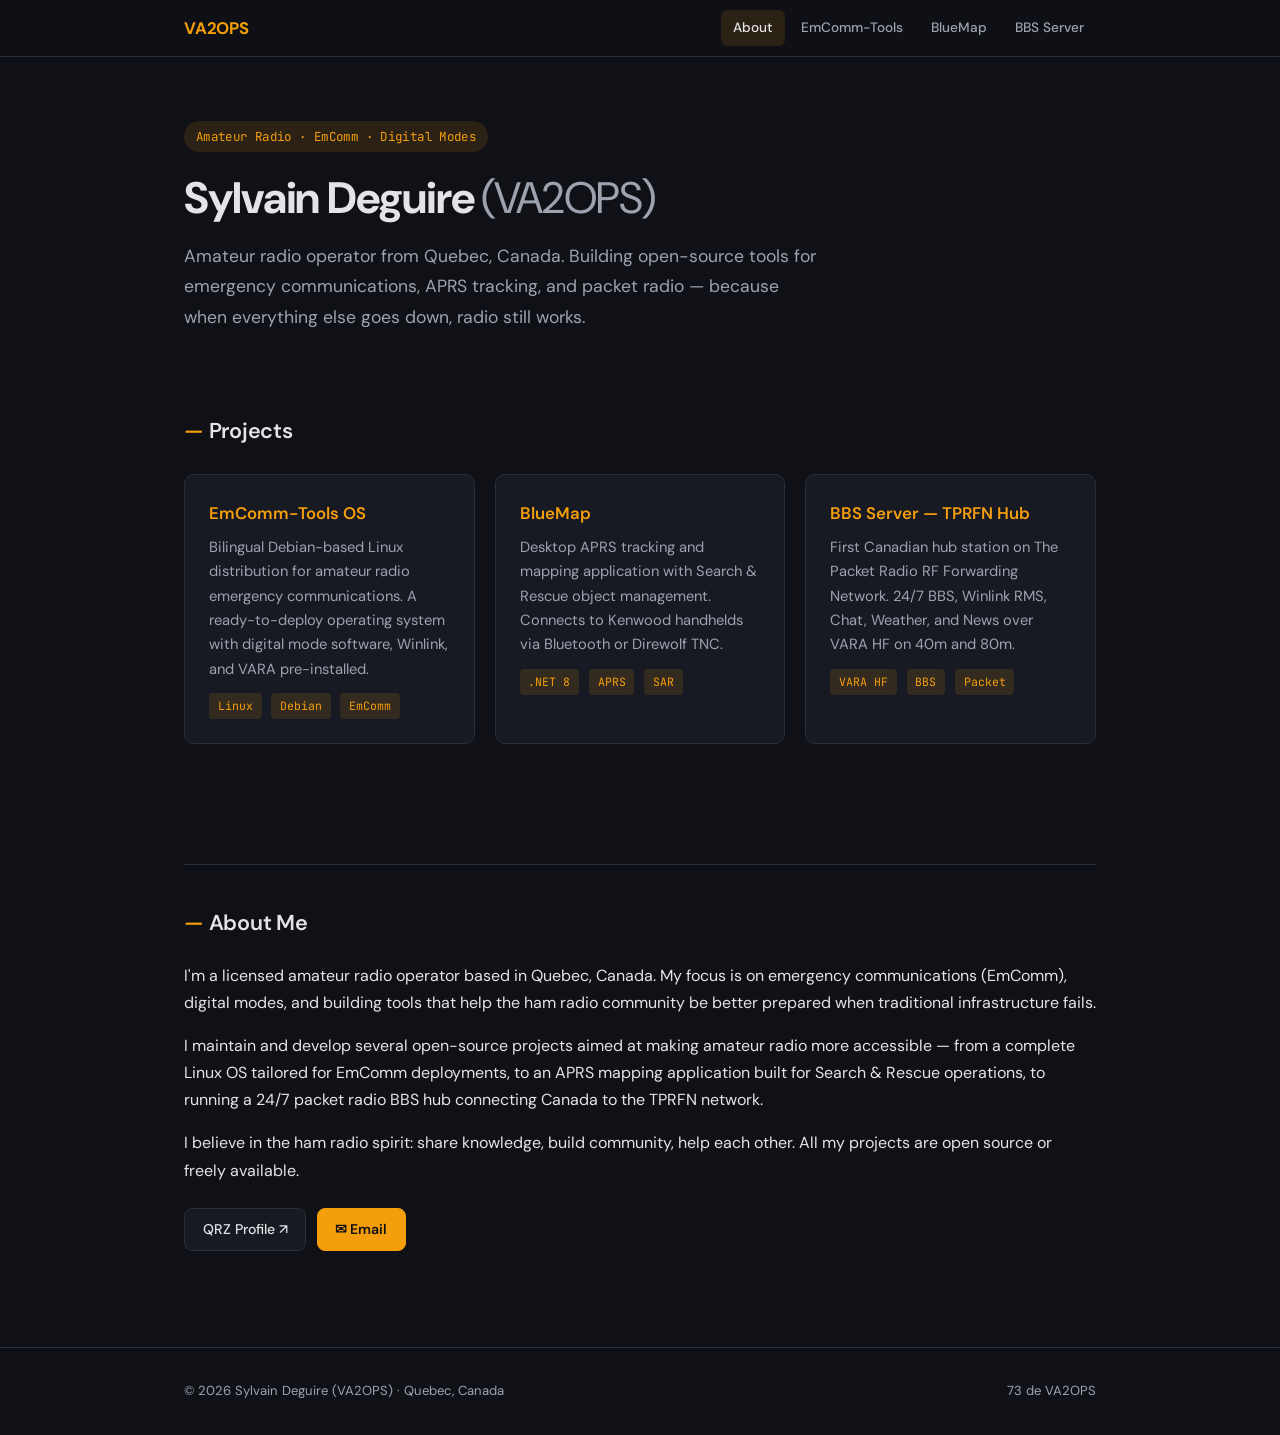
==== index.html @ fa01fb8f "first commit" ====
<!DOCTYPE html>
<html lang="en">
<head>
  <meta charset="UTF-8">
  <meta name="viewport" content="width=device-width, initial-scale=1.0">
  <title>VA2OPS — Sylvain Deguire</title>
  <meta name="description" content="Portfolio of Sylvain Deguire (VA2OPS) — Amateur radio operator, EmComm developer, and digital communications enthusiast from Quebec, Canada.">
  <link rel="stylesheet" href="style.css">
</head>
<body>

  <!-- Navigation -->
  <nav class="topnav">
    <div class="topnav-inner">
      <a href="index.html" class="topnav-brand"><span>VA2OPS</span></a>
      <button class="nav-toggle" onclick="document.querySelector('.topnav-links').classList.toggle('open')" aria-label="Menu">☰</button>
      <div class="topnav-links">
        <a href="index.html" class="active">About</a>
        <a href="emcomm-tools.html">EmComm-Tools</a>
        <a href="bluemap.html">BlueMap</a>
        <a href="bbs-server.html">BBS Server</a>
      </div>
    </div>
  </nav>

  <!-- Hero -->
  <header class="hero">
    <span class="hero-label">Amateur Radio · EmComm · Digital Modes</span>
    <h1>Sylvain Deguire <span class="muted" style="font-weight:400">(VA2OPS)</span></h1>
    <p>Amateur radio operator from Quebec, Canada. Building open-source tools for emergency communications, APRS tracking, and packet radio — because when everything else goes down, radio still works.</p>
  </header>

  <!-- Projects -->
  <section class="section">
    <h2>Projects</h2>
    <div class="cards">

      <a href="emcomm-tools.html" class="card" style="text-decoration:none">
        <h3>EmComm-Tools OS</h3>
        <p>Bilingual Debian-based Linux distribution for amateur radio emergency communications. A ready-to-deploy operating system with digital mode software, Winlink, and VARA pre-installed.</p>
        <span class="tag">Linux</span>
        <span class="tag">Debian</span>
        <span class="tag">EmComm</span>
      </a>

      <a href="bluemap.html" class="card" style="text-decoration:none">
        <h3>BlueMap</h3>
        <p>Desktop APRS tracking and mapping application with Search &amp; Rescue object management. Connects to Kenwood handhelds via Bluetooth or Direwolf TNC.</p>
        <span class="tag">.NET 8</span>
        <span class="tag">APRS</span>
        <span class="tag">SAR</span>
      </a>

      <a href="bbs-server.html" class="card" style="text-decoration:none">
        <h3>BBS Server — TPRFN Hub</h3>
        <p>First Canadian hub station on The Packet Radio RF Forwarding Network. 24/7 BBS, Winlink RMS, Chat, Weather, and News over VARA HF on 40m and 80m.</p>
        <span class="tag">VARA HF</span>
        <span class="tag">BBS</span>
        <span class="tag">Packet</span>
      </a>

    </div>
  </section>

  <section class="section">
    <hr class="divider">
    <h2>About Me</h2>
    <p>I'm a licensed amateur radio operator based in Quebec, Canada. My focus is on emergency communications (EmComm), digital modes, and building tools that help the ham radio community be better prepared when traditional infrastructure fails.</p>
    <p>I maintain and develop several open-source projects aimed at making amateur radio more accessible — from a complete Linux OS tailored for EmComm deployments, to an APRS mapping application built for Search &amp; Rescue operations, to running a 24/7 packet radio BBS hub connecting Canada to the TPRFN network.</p>
    <p>I believe in the ham radio spirit: share knowledge, build community, help each other. All my projects are open source or freely available.</p>

    <div class="links-row">
      <a href="https://www.qrz.com/db/VA2OPS" target="_blank" rel="noopener" class="btn">QRZ Profile ↗</a>
      <a href="mailto:contact@va2ops.ca" class="btn btn-primary">✉ Email</a>
    </div>
  </section>

  <!-- Footer -->
  <footer class="footer">
    <div class="footer-inner">
      <span>© 2026 Sylvain Deguire (VA2OPS) · Quebec, Canada</span>
      <span>73 de VA2OPS</span>
    </div>
  </footer>

</body>
</html>
---- style.css ----
/* ===== VA2OPS Portfolio — Clean Modern Minimal ===== */

@import url('https://fonts.googleapis.com/css2?family=DM+Sans:ital,opsz,wght@0,9..40,300;0,9..40,400;0,9..40,500;0,9..40,600;0,9..40,700;1,9..40,400&family=JetBrains+Mono:wght@400;500&display=swap');

:root {
  --bg: #0f1117;
  --bg-card: #181a23;
  --bg-card-hover: #1e2130;
  --text: #e4e4e7;
  --text-muted: #9ca3af;
  --accent: #f59e0b;
  --accent-dim: rgba(245, 158, 11, 0.12);
  --border: #2a2d3a;
  --font-body: 'DM Sans', sans-serif;
  --font-mono: 'JetBrains Mono', monospace;
  --max-w: 960px;
  --radius: 10px;
}

*, *::before, *::after { box-sizing: border-box; margin: 0; padding: 0; }

html { scroll-behavior: smooth; }

body {
  font-family: var(--font-body);
  background: var(--bg);
  color: var(--text);
  line-height: 1.7;
  font-size: 16px;
  -webkit-font-smoothing: antialiased;
}

a { color: var(--accent); text-decoration: none; transition: opacity 0.2s; }
a:hover { opacity: 0.8; }

img { max-width: 100%; display: block; }

/* ===== Top Nav ===== */
.topnav {
  position: sticky;
  top: 0;
  z-index: 100;
  background: rgba(15, 17, 23, 0.85);
  backdrop-filter: blur(14px);
  border-bottom: 1px solid var(--border);
}

.topnav-inner {
  max-width: var(--max-w);
  margin: 0 auto;
  padding: 0 1.5rem;
  display: flex;
  align-items: center;
  justify-content: space-between;
  height: 56px;
}

.topnav-brand {
  font-weight: 700;
  font-size: 1.05rem;
  color: var(--text);
  letter-spacing: -0.01em;
}

.topnav-brand span { color: var(--accent); }

.topnav-links { display: flex; gap: 0.25rem; }

.topnav-links a {
  color: var(--text-muted);
  font-size: 0.85rem;
  font-weight: 500;
  padding: 0.4rem 0.75rem;
  border-radius: 6px;
  transition: color 0.2s, background 0.2s;
}

.topnav-links a:hover,
.topnav-links a.active {
  color: var(--text);
  background: var(--accent-dim);
  opacity: 1;
}

/* Mobile nav */
.nav-toggle { display: none; background: none; border: none; color: var(--text); cursor: pointer; padding: 0.5rem; }

@media (max-width: 640px) {
  .nav-toggle { display: block; font-size: 1.4rem; }
  .topnav-links {
    display: none;
    position: absolute;
    top: 56px;
    left: 0;
    right: 0;
    flex-direction: column;
    background: rgba(15, 17, 23, 0.97);
    border-bottom: 1px solid var(--border);
    padding: 0.5rem 1rem;
  }
  .topnav-links.open { display: flex; }
  .topnav-links a { padding: 0.65rem 0.75rem; }
}

/* ===== Hero ===== */
.hero {
  max-width: var(--max-w);
  margin: 0 auto;
  padding: 4rem 1.5rem 3rem;
}

.hero-label {
  display: inline-block;
  font-family: var(--font-mono);
  font-size: 0.78rem;
  color: var(--accent);
  background: var(--accent-dim);
  padding: 0.3rem 0.75rem;
  border-radius: 20px;
  margin-bottom: 1.25rem;
  letter-spacing: 0.03em;
}

.hero h1 {
  font-size: clamp(2rem, 5vw, 2.75rem);
  font-weight: 700;
  line-height: 1.2;
  letter-spacing: -0.025em;
  margin-bottom: 1rem;
}

.hero p {
  font-size: 1.1rem;
  color: var(--text-muted);
  max-width: 640px;
  line-height: 1.75;
}

/* ===== Sections ===== */
.section {
  max-width: var(--max-w);
  margin: 0 auto;
  padding: 2rem 1.5rem 3rem;
}

.section h2 {
  font-size: 1.35rem;
  font-weight: 600;
  margin-bottom: 1.25rem;
  letter-spacing: -0.01em;
}

.section h2::before {
  content: '— ';
  color: var(--accent);
}

.section p + p { margin-top: 1rem; }

/* ===== Cards Grid ===== */
.cards {
  display: grid;
  grid-template-columns: repeat(auto-fit, minmax(280px, 1fr));
  gap: 1.25rem;
  margin-top: 1.5rem;
}

.card {
  background: var(--bg-card);
  border: 1px solid var(--border);
  border-radius: var(--radius);
  padding: 1.5rem;
  transition: background 0.2s, border-color 0.2s;
}

.card:hover {
  background: var(--bg-card-hover);
  border-color: var(--accent);
}

.card h3 {
  font-size: 1.05rem;
  font-weight: 600;
  margin-bottom: 0.5rem;
}

.card p {
  font-size: 0.92rem;
  color: var(--text-muted);
  line-height: 1.65;
}

.card .tag {
  display: inline-block;
  font-family: var(--font-mono);
  font-size: 0.72rem;
  color: var(--accent);
  background: var(--accent-dim);
  padding: 0.2rem 0.55rem;
  border-radius: 4px;
  margin-top: 0.75rem;
  margin-right: 0.35rem;
}

/* ===== Feature List ===== */
.features {
  list-style: none;
  display: grid;
  grid-template-columns: repeat(auto-fit, minmax(260px, 1fr));
  gap: 0.75rem 1.5rem;
  margin-top: 1rem;
}

.features li {
  font-size: 0.92rem;
  color: var(--text-muted);
  padding-left: 1.4rem;
  position: relative;
}

.features li::before {
  content: '›';
  position: absolute;
  left: 0;
  color: var(--accent);
  font-weight: 700;
  font-size: 1.1rem;
  line-height: 1.6;
}

/* ===== Frequency Table ===== */
.freq-table {
  margin-top: 1.25rem;
  width: 100%;
  border-collapse: collapse;
  font-size: 0.9rem;
}

.freq-table th,
.freq-table td {
  text-align: left;
  padding: 0.65rem 1rem;
  border-bottom: 1px solid var(--border);
}

.freq-table th {
  font-family: var(--font-mono);
  font-size: 0.78rem;
  color: var(--accent);
  text-transform: uppercase;
  letter-spacing: 0.06em;
  font-weight: 500;
}

.freq-table td { color: var(--text-muted); }

/* ===== Links Row ===== */
.links-row {
  display: flex;
  flex-wrap: wrap;
  gap: 0.65rem;
  margin-top: 1.5rem;
}

.btn {
  display: inline-flex;
  align-items: center;
  gap: 0.4rem;
  font-size: 0.88rem;
  font-weight: 500;
  padding: 0.55rem 1.1rem;
  border-radius: 8px;
  border: 1px solid var(--border);
  color: var(--text);
  background: var(--bg-card);
  transition: border-color 0.2s, background 0.2s;
}

.btn:hover {
  border-color: var(--accent);
  background: var(--accent-dim);
  opacity: 1;
}

.btn-primary {
  background: var(--accent);
  color: var(--bg);
  border-color: var(--accent);
  font-weight: 600;
}

.btn-primary:hover {
  background: #d97706;
  border-color: #d97706;
}

/* ===== Divider ===== */
.divider {
  border: none;
  border-top: 1px solid var(--border);
  margin: 2.5rem 0;
}

/* ===== Footer ===== */
.footer {
  border-top: 1px solid var(--border);
  margin-top: 3rem;
}

.footer-inner {
  max-width: var(--max-w);
  margin: 0 auto;
  padding: 2rem 1.5rem;
  display: flex;
  justify-content: space-between;
  align-items: center;
  flex-wrap: wrap;
  gap: 0.5rem;
  font-size: 0.82rem;
  color: var(--text-muted);
}

.footer-inner a { color: var(--text-muted); }
.footer-inner a:hover { color: var(--accent); }

/* ===== Utilities ===== */
.mono { font-family: var(--font-mono); }
.accent { color: var(--accent); }
.muted { color: var(--text-muted); }
.mt-1 { margin-top: 0.5rem; }
.mt-2 { margin-top: 1rem; }
.mt-3 { margin-top: 1.5rem; }
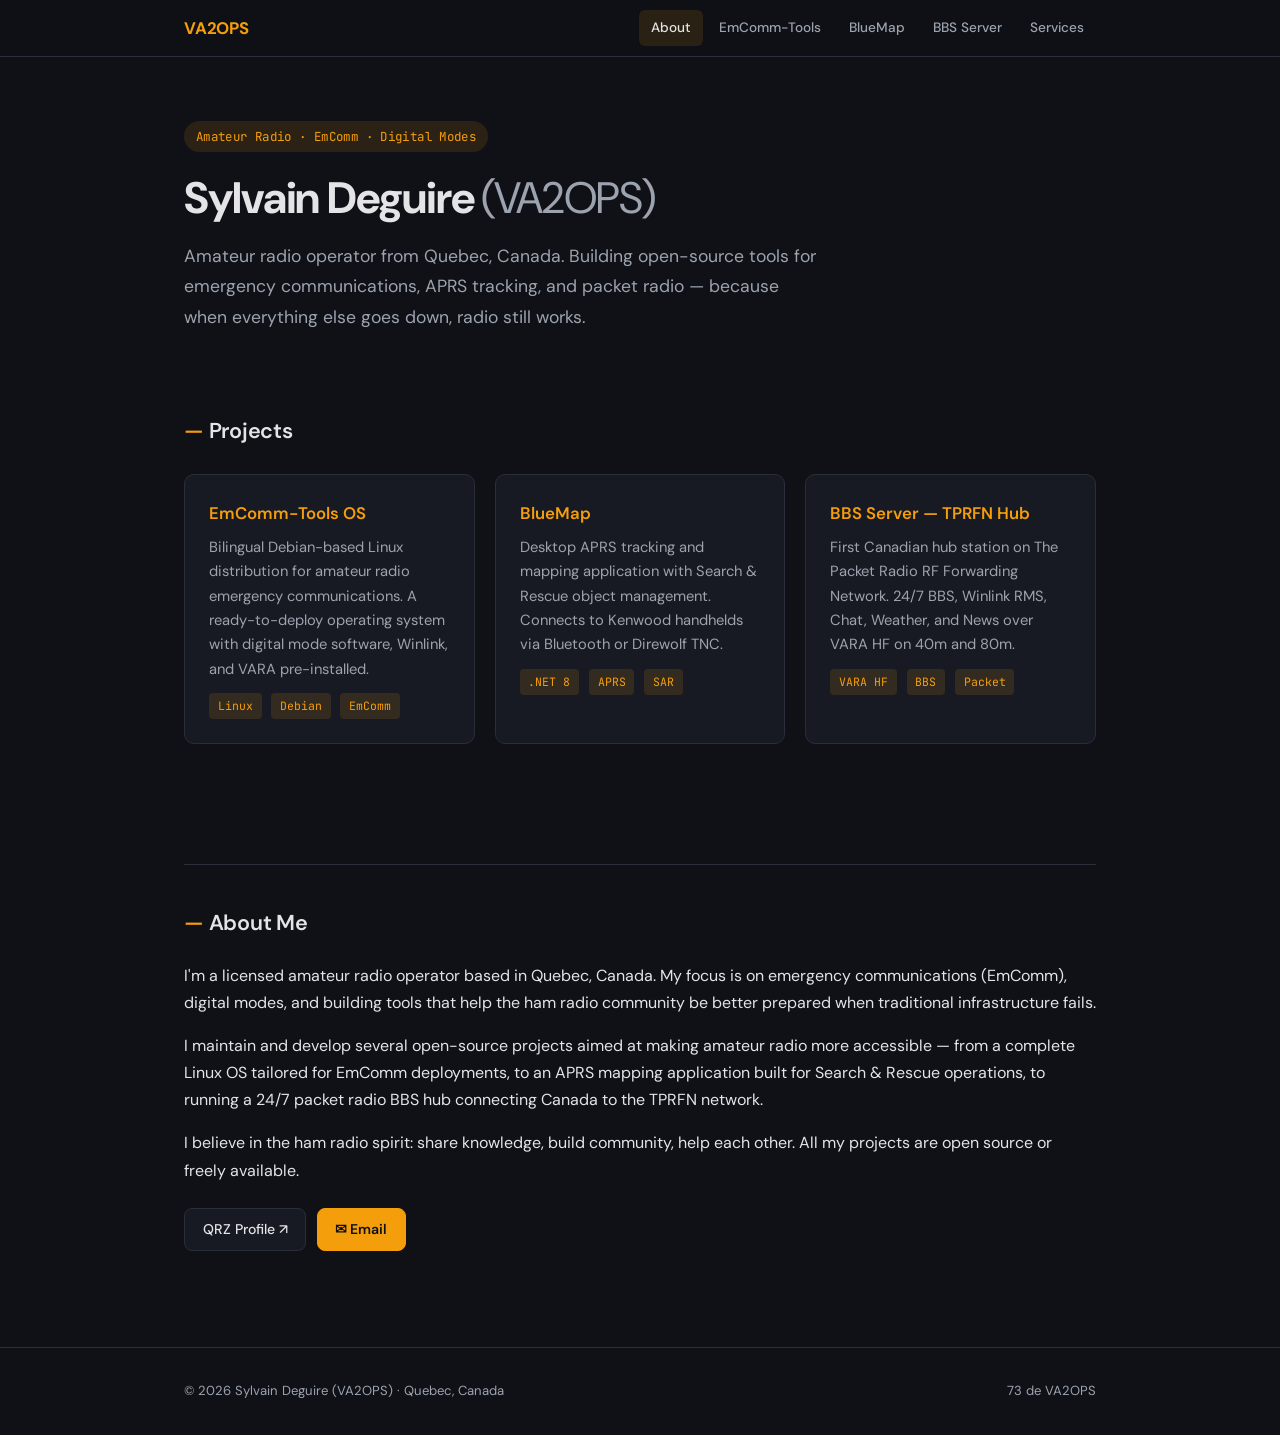
==== commit 386c0d50: "add services page" ====
--- a/index.html
+++ b/index.html
@@ -19,6 +19,7 @@
         <a href="emcomm-tools.html">EmComm-Tools</a>
         <a href="bluemap.html">BlueMap</a>
         <a href="bbs-server.html">BBS Server</a>
+        <a href="services.html">Services</a>
       </div>
     </div>
   </nav>
@@ -71,7 +72,7 @@
 
     <div class="links-row">
       <a href="https://www.qrz.com/db/VA2OPS" target="_blank" rel="noopener" class="btn">QRZ Profile ↗</a>
-      <a href="mailto:contact@va2ops.ca" class="btn btn-primary">✉ Email</a>
+      <a href="mailto:info@va2ops.ca" class="btn btn-primary">✉ Email</a>
     </div>
   </section>
 
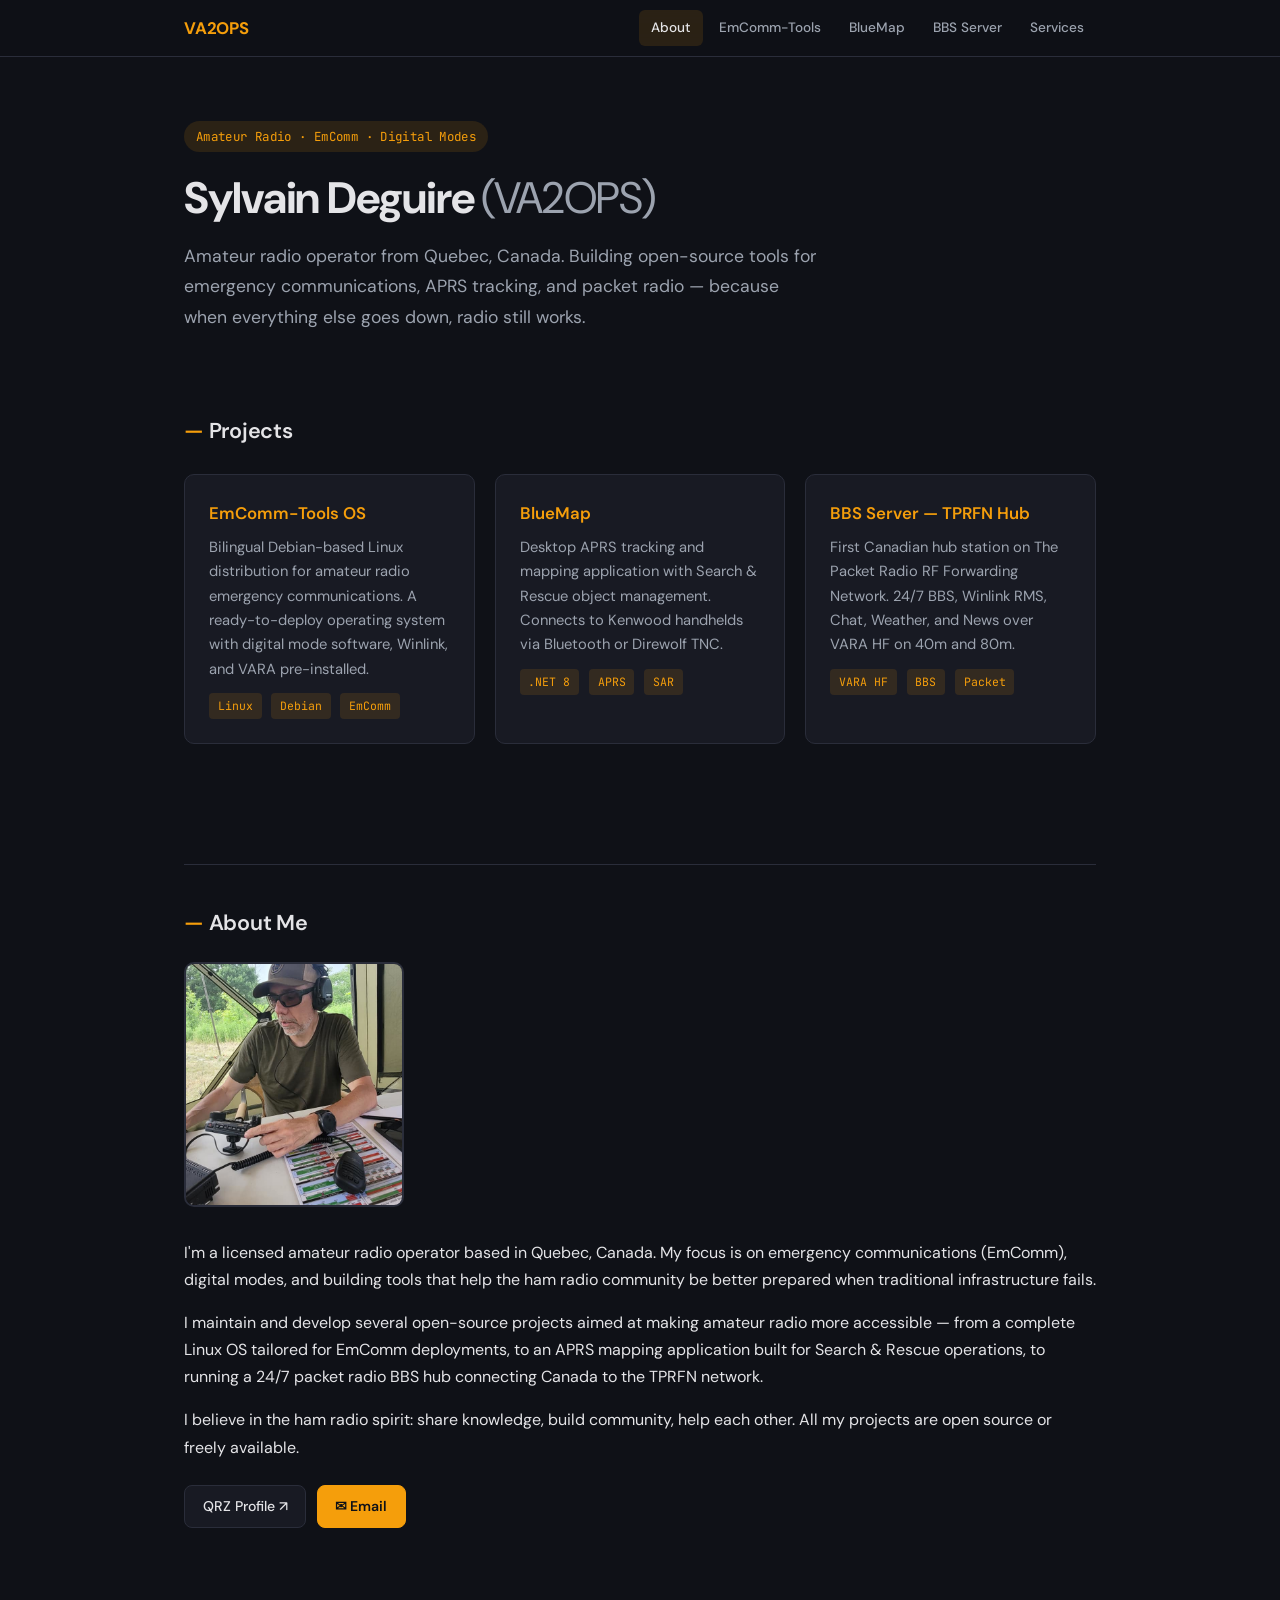
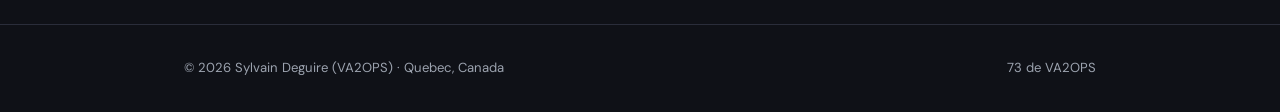
==== commit 04563a8c: "add photo" ====
--- a/index.html
+++ b/index.html
@@ -66,9 +66,14 @@
   <section class="section">
     <hr class="divider">
     <h2>About Me</h2>
-    <p>I'm a licensed amateur radio operator based in Quebec, Canada. My focus is on emergency communications (EmComm), digital modes, and building tools that help the ham radio community be better prepared when traditional infrastructure fails.</p>
-    <p>I maintain and develop several open-source projects aimed at making amateur radio more accessible — from a complete Linux OS tailored for EmComm deployments, to an APRS mapping application built for Search &amp; Rescue operations, to running a 24/7 packet radio BBS hub connecting Canada to the TPRFN network.</p>
-    <p>I believe in the ham radio spirit: share knowledge, build community, help each other. All my projects are open source or freely available.</p>
+    <div style="display: flex; gap: 2rem; align-items: flex-start; flex-wrap: wrap;">
+      <img src="photo_radio_operator.jpg" alt="Sylvain Deguire (VA2OPS) operating in the field" style="width: 220px; border-radius: var(--radius); border: 2px solid var(--border); flex-shrink: 0;">
+      <div>
+        <p>I'm a licensed amateur radio operator based in Quebec, Canada. My focus is on emergency communications (EmComm), digital modes, and building tools that help the ham radio community be better prepared when traditional infrastructure fails.</p>
+        <p>I maintain and develop several open-source projects aimed at making amateur radio more accessible — from a complete Linux OS tailored for EmComm deployments, to an APRS mapping application built for Search &amp; Rescue operations, to running a 24/7 packet radio BBS hub connecting Canada to the TPRFN network.</p>
+        <p>I believe in the ham radio spirit: share knowledge, build community, help each other. All my projects are open source or freely available.</p>
+      </div>
+    </div>
 
     <div class="links-row">
       <a href="https://www.qrz.com/db/VA2OPS" target="_blank" rel="noopener" class="btn">QRZ Profile ↗</a>
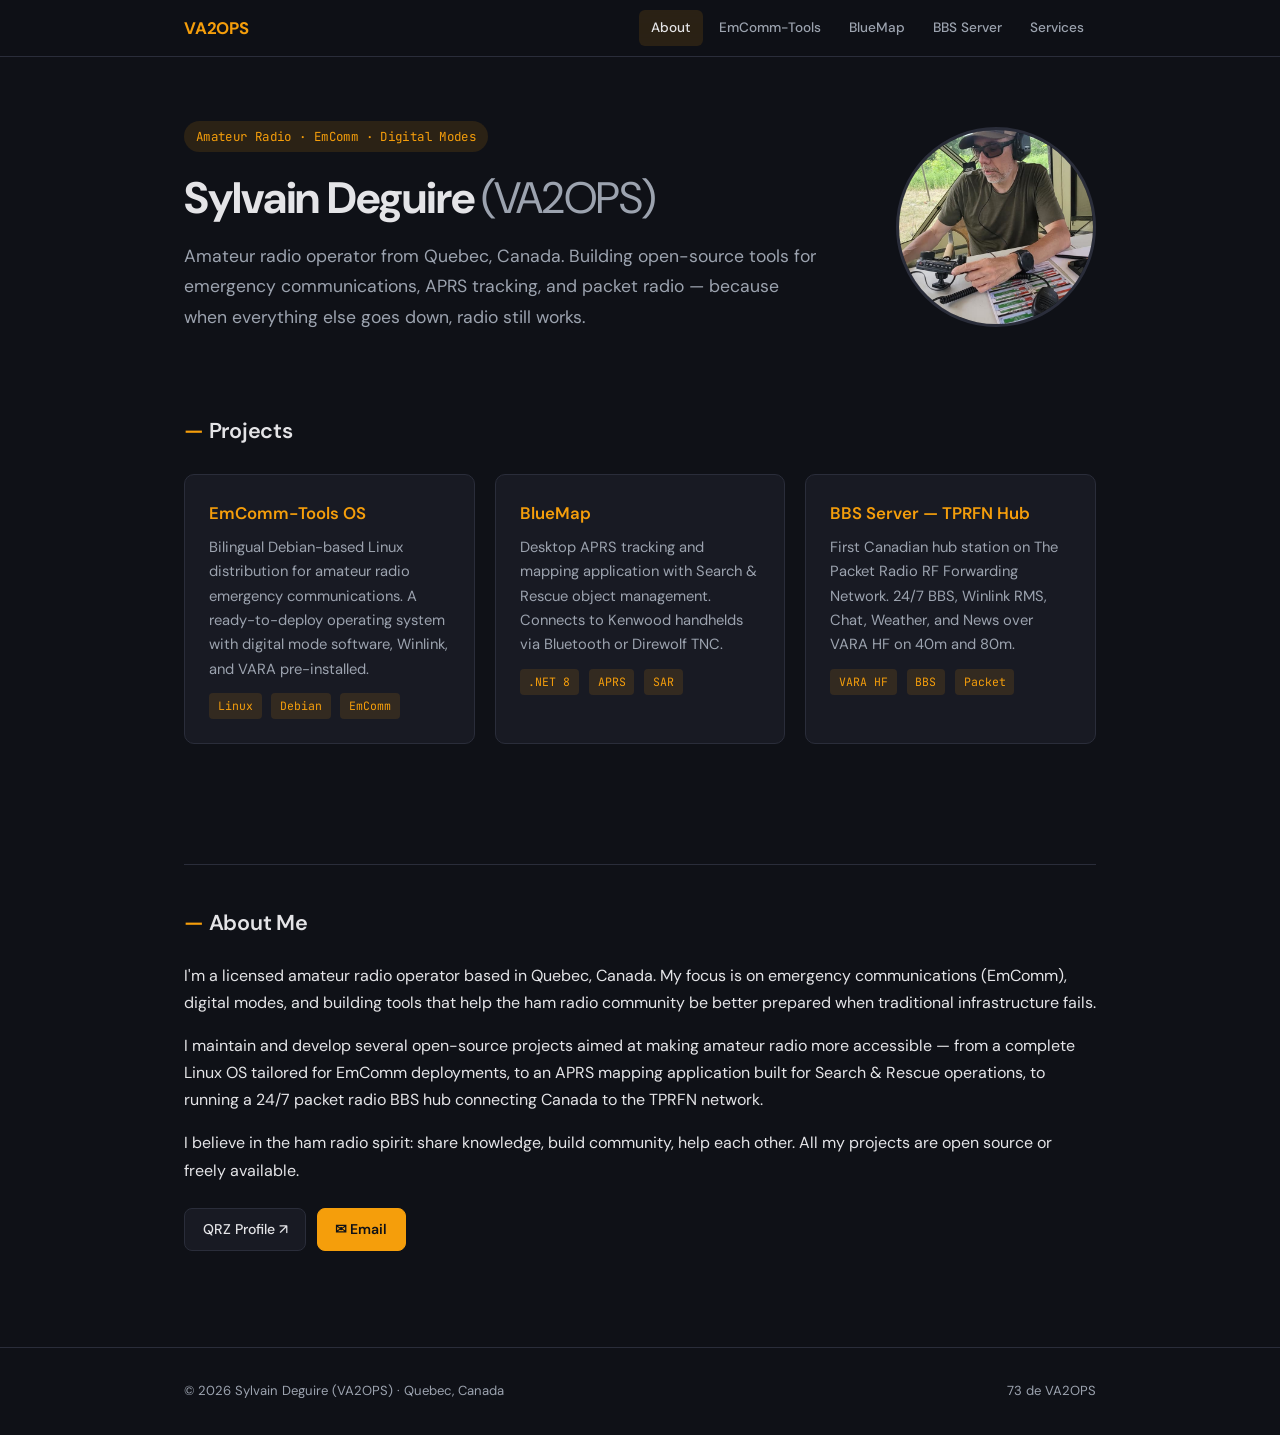
==== commit 6b03304b: "update home" ====
--- a/index.html
+++ b/index.html
@@ -26,9 +26,14 @@
 
   <!-- Hero -->
   <header class="hero">
-    <span class="hero-label">Amateur Radio · EmComm · Digital Modes</span>
-    <h1>Sylvain Deguire <span class="muted" style="font-weight:400">(VA2OPS)</span></h1>
-    <p>Amateur radio operator from Quebec, Canada. Building open-source tools for emergency communications, APRS tracking, and packet radio — because when everything else goes down, radio still works.</p>
+    <div style="display: flex; justify-content: space-between; align-items: center; gap: 2.5rem; flex-wrap: wrap;">
+      <div style="flex: 1; min-width: 280px;">
+        <span class="hero-label">Amateur Radio · EmComm · Digital Modes</span>
+        <h1>Sylvain Deguire <span class="muted" style="font-weight:400">(VA2OPS)</span></h1>
+        <p>Amateur radio operator from Quebec, Canada. Building open-source tools for emergency communications, APRS tracking, and packet radio — because when everything else goes down, radio still works.</p>
+      </div>
+      <img src="photo_radio_operator.jpg" alt="Sylvain Deguire (VA2OPS) operating in the field" style="width: 200px; height: 200px; object-fit: cover; border-radius: 50%; border: 3px solid var(--border); flex-shrink: 0;">
+    </div>
   </header>
 
   <!-- Projects -->
@@ -66,14 +71,9 @@
   <section class="section">
     <hr class="divider">
     <h2>About Me</h2>
-    <div style="display: flex; gap: 2rem; align-items: flex-start; flex-wrap: wrap;">
-      <img src="photo_radio_operator.jpg" alt="Sylvain Deguire (VA2OPS) operating in the field" style="width: 220px; border-radius: var(--radius); border: 2px solid var(--border); flex-shrink: 0;">
-      <div>
-        <p>I'm a licensed amateur radio operator based in Quebec, Canada. My focus is on emergency communications (EmComm), digital modes, and building tools that help the ham radio community be better prepared when traditional infrastructure fails.</p>
-        <p>I maintain and develop several open-source projects aimed at making amateur radio more accessible — from a complete Linux OS tailored for EmComm deployments, to an APRS mapping application built for Search &amp; Rescue operations, to running a 24/7 packet radio BBS hub connecting Canada to the TPRFN network.</p>
-        <p>I believe in the ham radio spirit: share knowledge, build community, help each other. All my projects are open source or freely available.</p>
-      </div>
-    </div>
+    <p>I'm a licensed amateur radio operator based in Quebec, Canada. My focus is on emergency communications (EmComm), digital modes, and building tools that help the ham radio community be better prepared when traditional infrastructure fails.</p>
+    <p>I maintain and develop several open-source projects aimed at making amateur radio more accessible — from a complete Linux OS tailored for EmComm deployments, to an APRS mapping application built for Search &amp; Rescue operations, to running a 24/7 packet radio BBS hub connecting Canada to the TPRFN network.</p>
+    <p>I believe in the ham radio spirit: share knowledge, build community, help each other. All my projects are open source or freely available.</p>
 
     <div class="links-row">
       <a href="https://www.qrz.com/db/VA2OPS" target="_blank" rel="noopener" class="btn">QRZ Profile ↗</a>
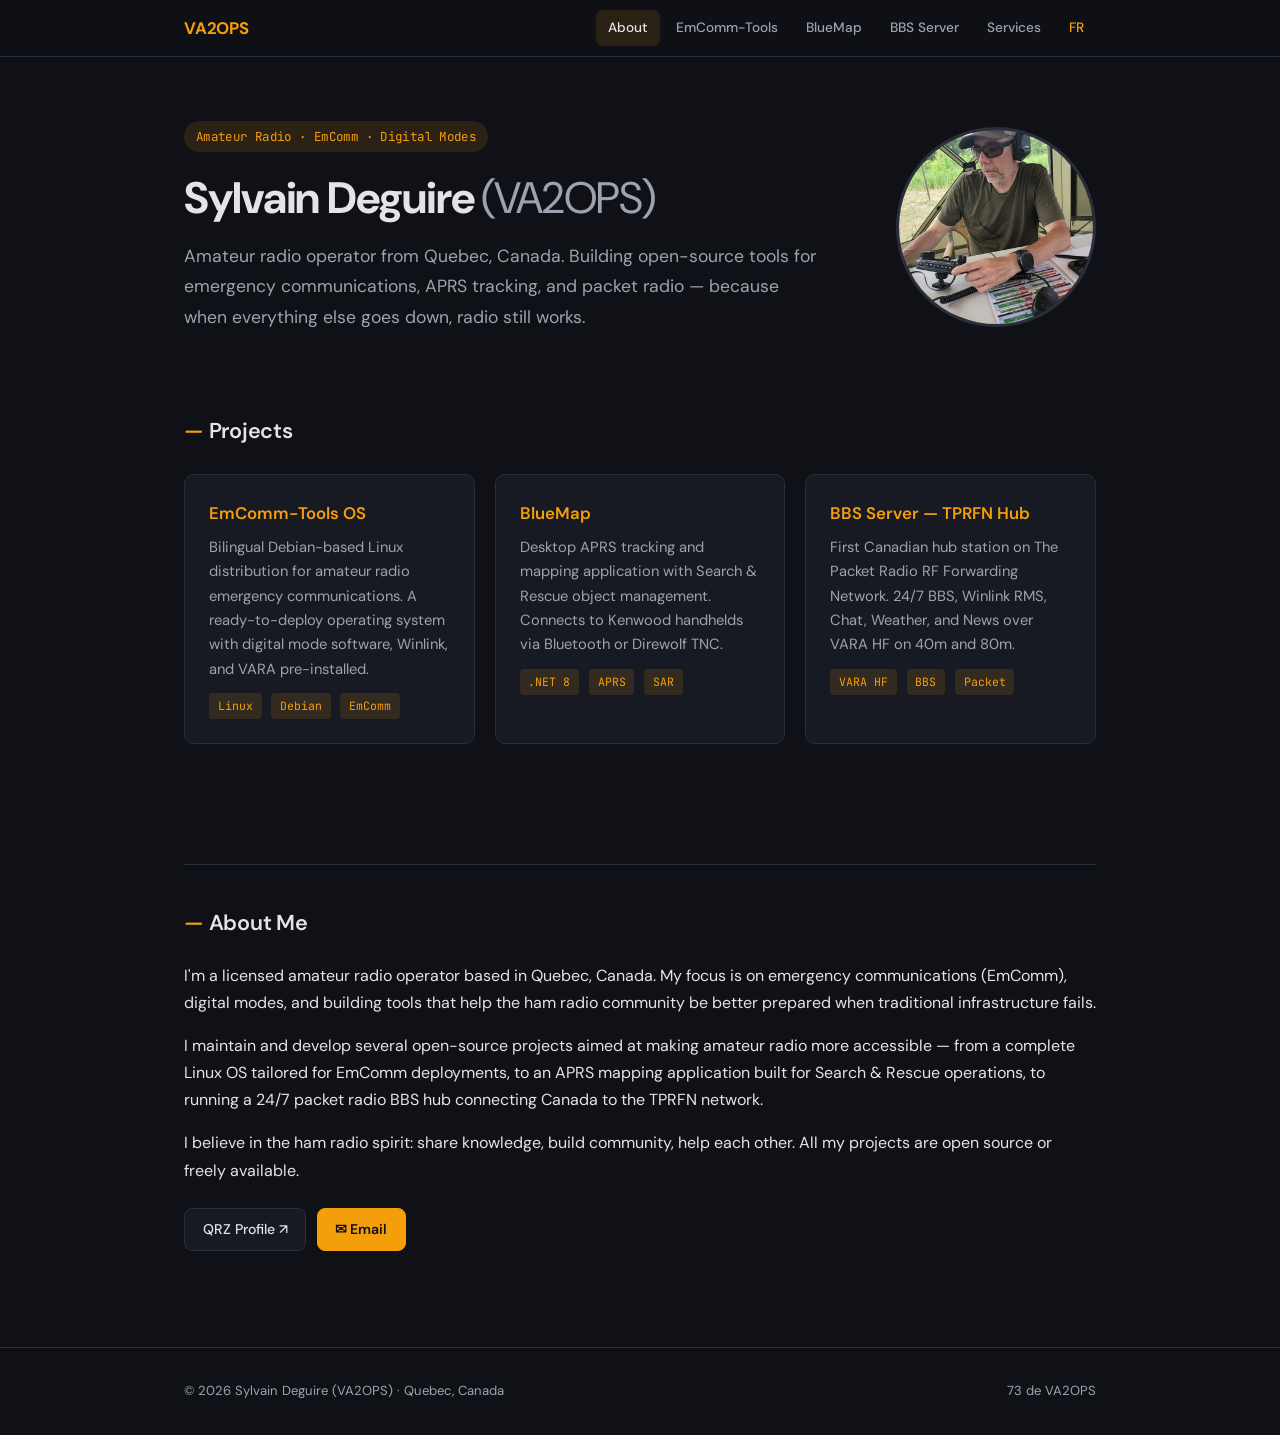
==== commit 3bb4cfa8: "update and add fr" ====
--- a/index.html
+++ b/index.html
@@ -20,6 +20,7 @@
         <a href="bluemap.html">BlueMap</a>
         <a href="bbs-server.html">BBS Server</a>
         <a href="services.html">Services</a>
+        <a href="fr/index.html" style="color: var(--accent);">FR</a>
       </div>
     </div>
   </nav>
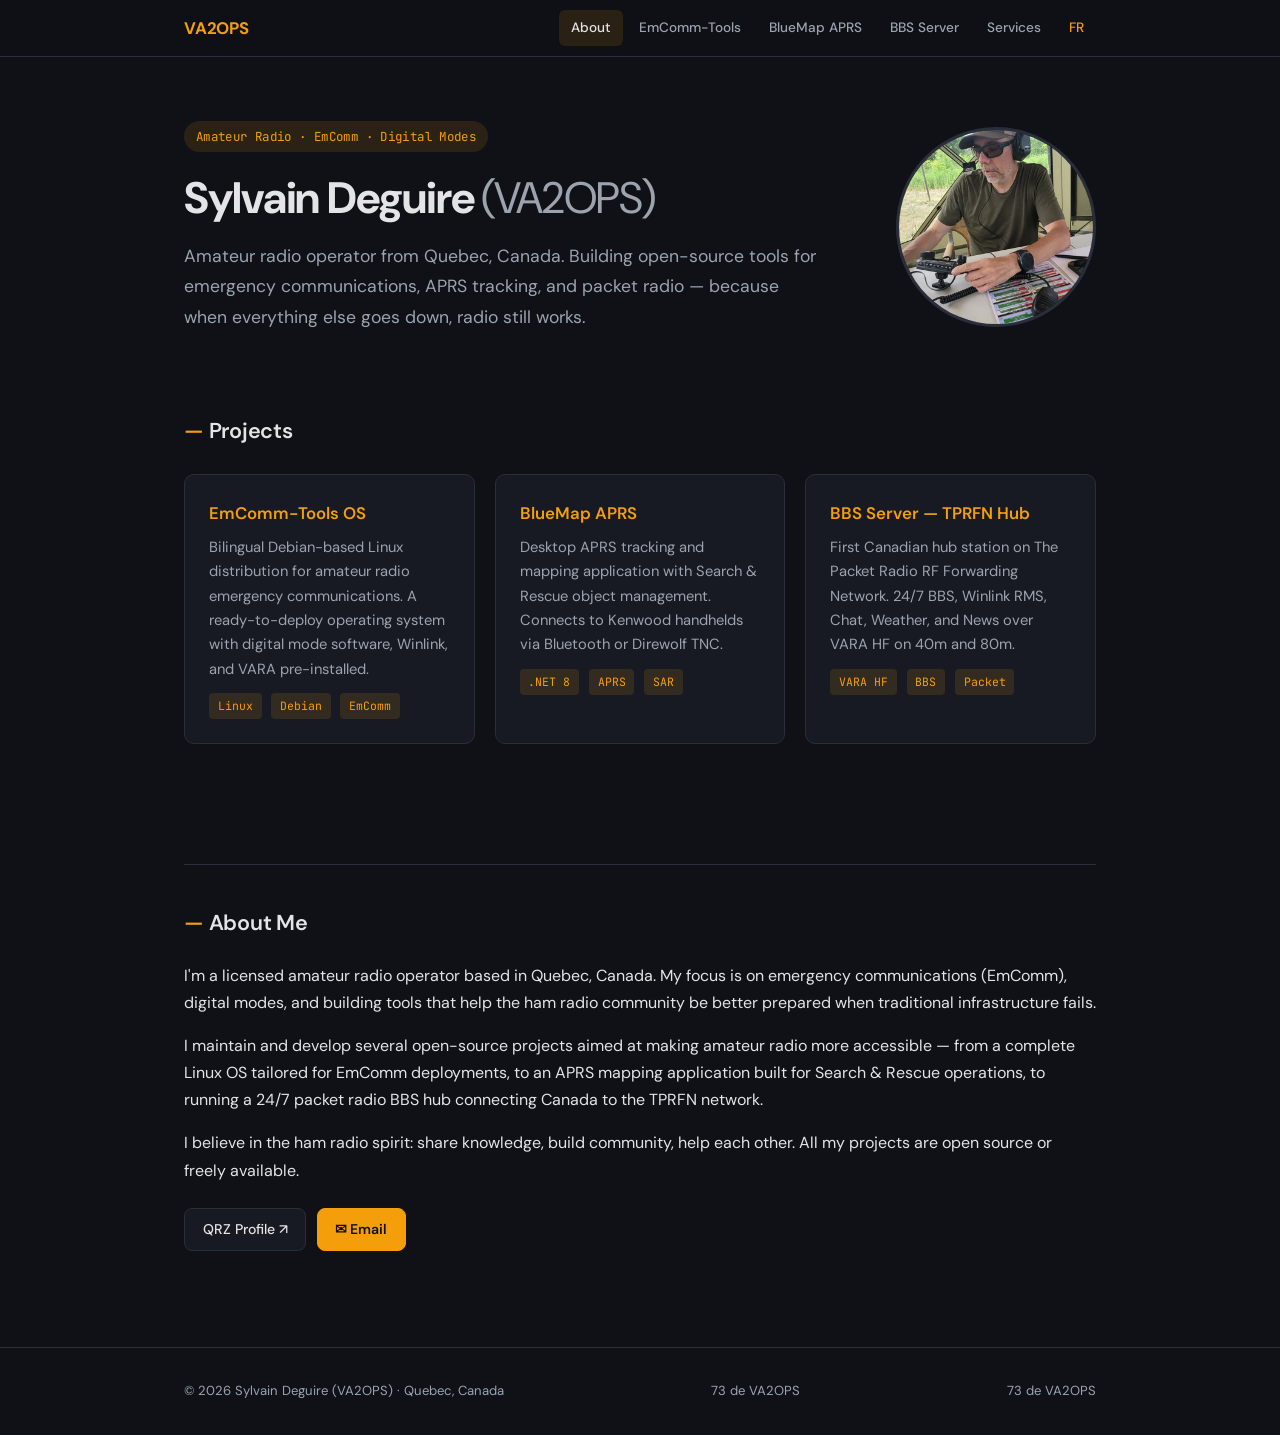
==== commit 1ad0a08e: "update bluemap title" ====
--- a/index.html
+++ b/index.html
@@ -17,7 +17,7 @@
       <div class="topnav-links">
         <a href="index.html" class="active">About</a>
         <a href="emcomm-tools.html">EmComm-Tools</a>
-        <a href="bluemap.html">BlueMap</a>
+        <a href="bluemap.html">BlueMap APRS</a>
         <a href="bbs-server.html">BBS Server</a>
         <a href="services.html">Services</a>
         <a href="fr/index.html" style="color: var(--accent);">FR</a>
@@ -51,7 +51,7 @@
       </a>
 
       <a href="bluemap.html" class="card" style="text-decoration:none">
-        <h3>BlueMap</h3>
+        <h3>BlueMap APRS</h3>
         <p>Desktop APRS tracking and mapping application with Search &amp; Rescue object management. Connects to Kenwood handhelds via Bluetooth or Direwolf TNC.</p>
         <span class="tag">.NET 8</span>
         <span class="tag">APRS</span>
@@ -87,6 +87,7 @@
     <div class="footer-inner">
       <span>© 2026 Sylvain Deguire (VA2OPS) · Quebec, Canada</span>
       <span>73 de VA2OPS</span>
+      <span>73 de VA2OPS</span>
     </div>
   </footer>
 
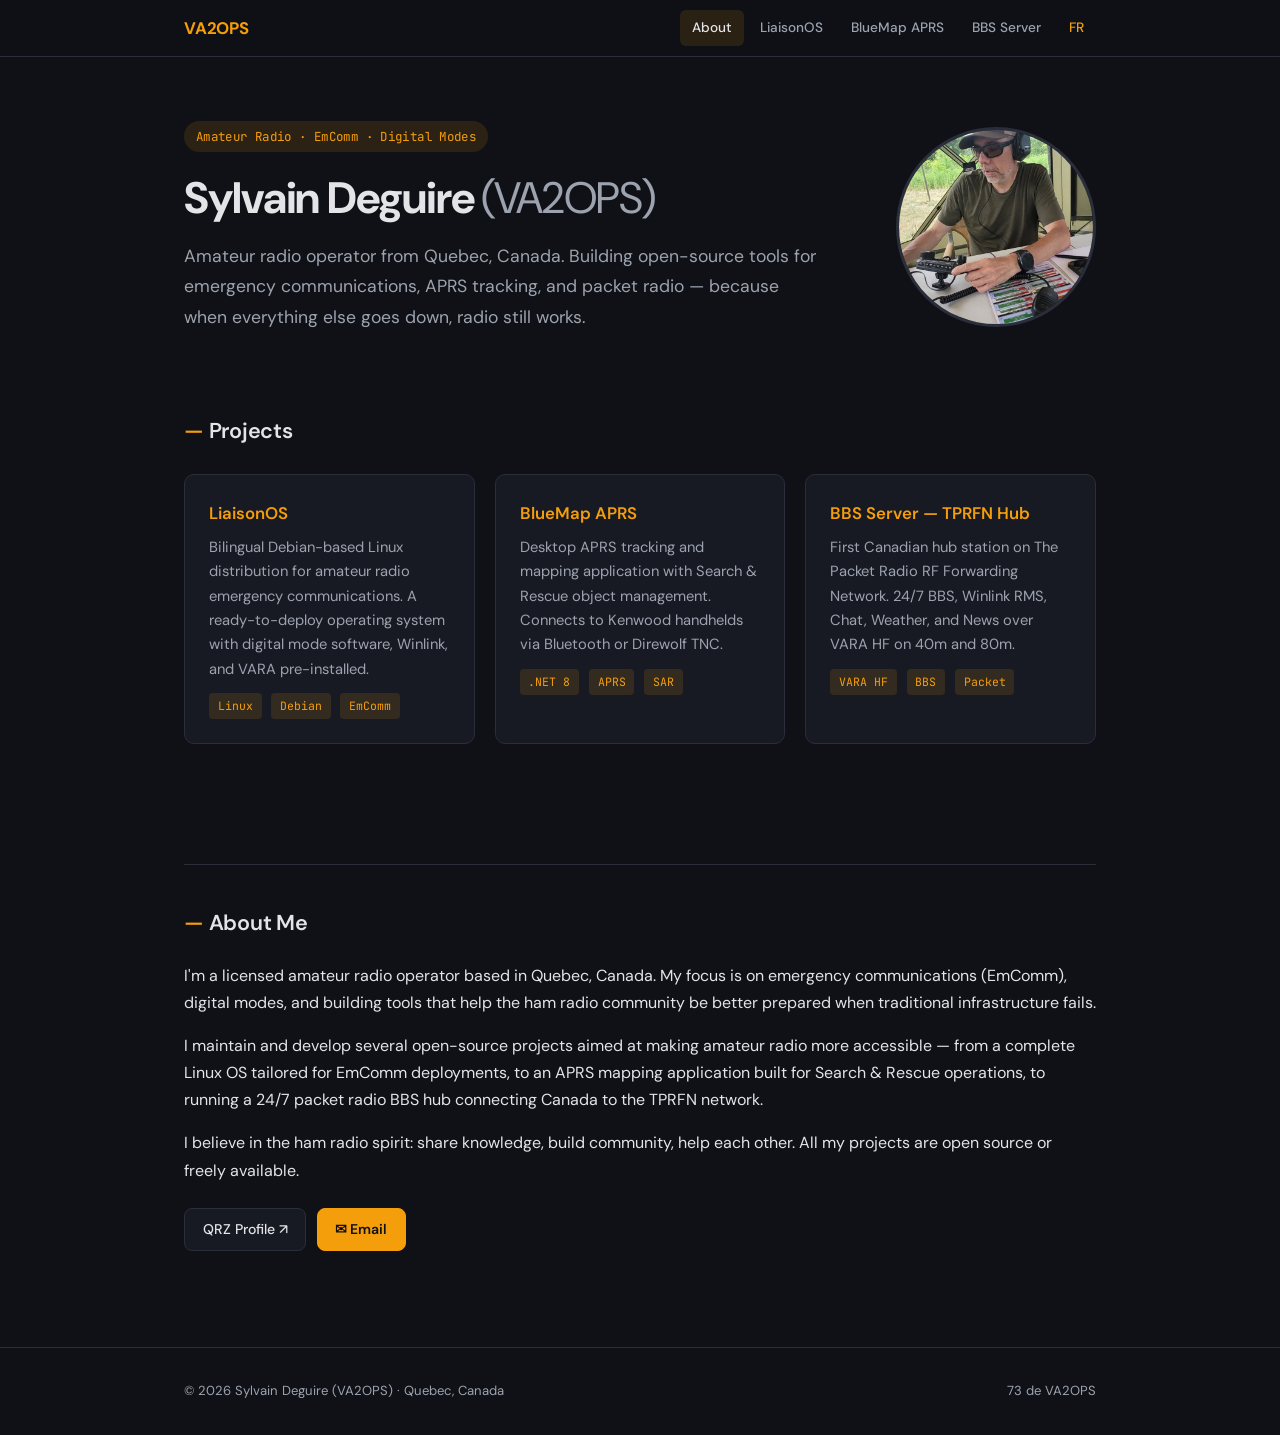
==== commit 56b9fd97: "change for liaisonos" ====
--- a/index.html
+++ b/index.html
@@ -4,7 +4,7 @@
   <meta charset="UTF-8">
   <meta name="viewport" content="width=device-width, initial-scale=1.0">
   <title>VA2OPS — Sylvain Deguire</title>
-  <meta name="description" content="Portfolio of Sylvain Deguire (VA2OPS) — Amateur radio operator, EmComm developer, and digital communications enthusiast from Quebec, Canada.">
+  <meta name="description" content="Portfolio of Sylvain Deguire (VA2OPS) — Amateur radio operator, LiaisonOS developer, and digital communications enthusiast from Quebec, Canada.">
   <link rel="stylesheet" href="style.css">
 </head>
 <body>
@@ -16,10 +16,9 @@
       <button class="nav-toggle" onclick="document.querySelector('.topnav-links').classList.toggle('open')" aria-label="Menu">☰</button>
       <div class="topnav-links">
         <a href="index.html" class="active">About</a>
-        <a href="emcomm-tools.html">EmComm-Tools</a>
+        <a href="liaisonos.html">LiaisonOS</a>
         <a href="bluemap.html">BlueMap APRS</a>
         <a href="bbs-server.html">BBS Server</a>
-        <a href="services.html">Services</a>
         <a href="fr/index.html" style="color: var(--accent);">FR</a>
       </div>
     </div>
@@ -42,8 +41,8 @@
     <h2>Projects</h2>
     <div class="cards">
 
-      <a href="emcomm-tools.html" class="card" style="text-decoration:none">
-        <h3>EmComm-Tools OS</h3>
+      <a href="liaisonos.html" class="card" style="text-decoration:none">
+        <h3>LiaisonOS</h3>
         <p>Bilingual Debian-based Linux distribution for amateur radio emergency communications. A ready-to-deploy operating system with digital mode software, Winlink, and VARA pre-installed.</p>
         <span class="tag">Linux</span>
         <span class="tag">Debian</span>
@@ -87,7 +86,6 @@
     <div class="footer-inner">
       <span>© 2026 Sylvain Deguire (VA2OPS) · Quebec, Canada</span>
       <span>73 de VA2OPS</span>
-      <span>73 de VA2OPS</span>
     </div>
   </footer>
 
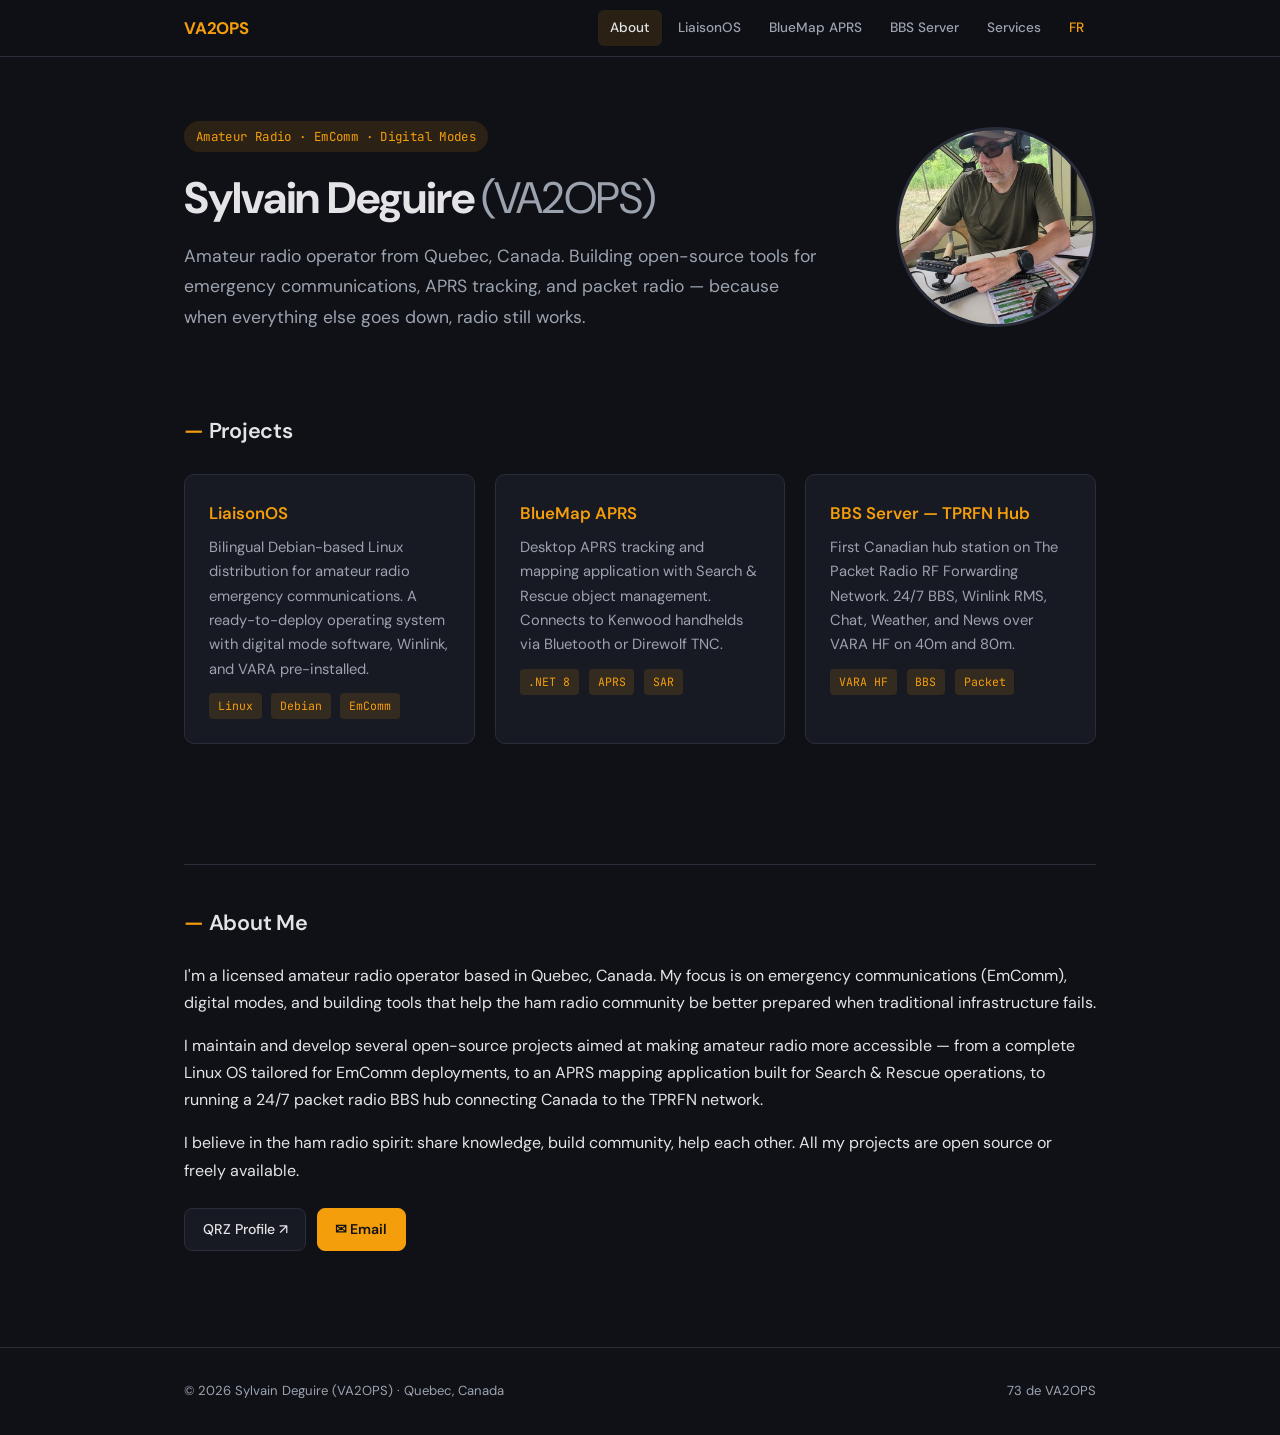
==== commit f5f6c698: "add services and link" ====
--- a/index.html
+++ b/index.html
@@ -19,6 +19,7 @@
         <a href="liaisonos.html">LiaisonOS</a>
         <a href="bluemap.html">BlueMap APRS</a>
         <a href="bbs-server.html">BBS Server</a>
+        <a href="services.html">Services</a>
         <a href="fr/index.html" style="color: var(--accent);">FR</a>
       </div>
     </div>
